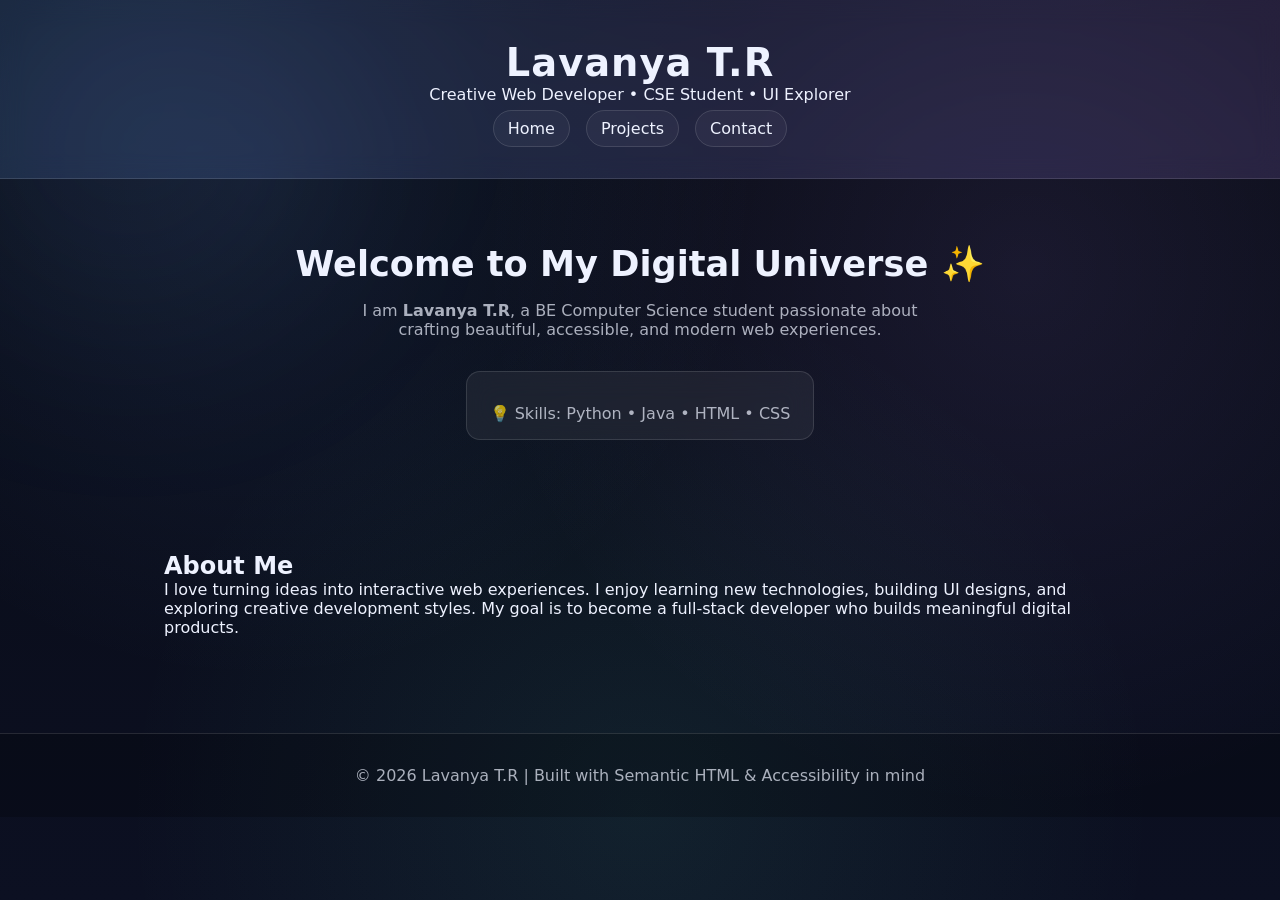
==== index.html @ 2fc47677 "Add files via upload" ====
<!DOCTYPE html>
<html lang="en">
<head>
  <meta charset="UTF-8" />
  <meta name="viewport" content="width=device-width, initial-scale=1.0" />

  <title>Lavanya T.R | Creative Web Developer</title>

  <meta name="description" content="Portfolio of Lavanya T.R - Creative Web Developer and Computer Science Student skilled in Python, Java, HTML, CSS." />
  <meta name="keywords" content="Lavanya TR, web developer, portfolio, python, java, html, css" />
  <meta name="author" content="Lavanya T.R" />

  <link rel="stylesheet" href="style.css" />
</head>

<body>

<a class="skip-link" href="#main">Skip to content</a>

<header class="site-header">
  <h1>Lavanya T.R</h1>
  <p class="tagline">Creative Web Developer • CSE Student • UI Explorer</p>

  <nav aria-label="Main Navigation">
    <ul class="nav-links">
      <li><a href="index.html" aria-current="page">Home</a></li>
      <li><a href="projects.html">Projects</a></li>
      <li><a href="contact.html">Contact</a></li>
    </ul>
  </nav>
</header>

<main id="main">

  <section class="hero" aria-labelledby="intro-heading">
    <h2 id="intro-heading">Welcome to My Digital Universe ✨</h2>
    <p>
      I am <strong>Lavanya T.R</strong>, a BE Computer Science student passionate about
      crafting beautiful, accessible, and modern web experiences.
    </p>

    <div class="hero-card">
      <p>💡 Skills: Python • Java • HTML • CSS</p>
    </div>
  </section>

  <section aria-labelledby="about-heading" class="section">
    <h2 id="about-heading">About Me</h2>
    <p>
      I love turning ideas into interactive web experiences. I enjoy learning new technologies,
      building UI designs, and exploring creative development styles. My goal is to become a
      full-stack developer who builds meaningful digital products.
    </p>
  </section>

</main>

<footer class="site-footer">
  <p>© 2026 Lavanya T.R | Built with Semantic HTML & Accessibility in mind</p>
</footer>

</body>
</html>
---- style.css ----
/* ==========================================
   REALISTIC PROFESSIONAL PORTFOLIO UI
   Lavanya T.R - Industry Level Design
   ========================================== */

:root {
  --bg1: #070a12;
  --bg2: #0c1022;

  --card: rgba(255, 255, 255, 0.06);
  --border: rgba(255, 255, 255, 0.12);

  --text: #eef2ff;
  --muted: rgba(238, 242, 255, 0.7);

  --primary: #6ea8ff;
  --secondary: #b58cff;
  --accent: #5ef0c1;
}

/* RESET */
* {
  margin: 0;
  padding: 0;
  box-sizing: border-box;
}

/* 🌌 REALISTIC BACKGROUND (SOFT DEPTH + LIGHT) */
body {
  font-family: "Segoe UI", system-ui, sans-serif;
  color: var(--text);
  min-height: 100vh;
  overflow-x: hidden;

  background:
    radial-gradient(circle at 20% 20%, rgba(110,168,255,0.10), transparent 40%),
    radial-gradient(circle at 80% 30%, rgba(181,140,255,0.10), transparent 45%),
    radial-gradient(circle at 50% 90%, rgba(94,240,193,0.08), transparent 50%),
    linear-gradient(180deg, var(--bg1), var(--bg2));
}

/* subtle grain texture */
body::before {
  content: "";
  position: fixed;
  inset: 0;
  background-image: url("https://www.transparenttextures.com/patterns/noise.png");
  opacity: 0.04;
  pointer-events: none;
}

/* soft floating light */
body::after {
  content: "";
  position: fixed;
  width: 500px;
  height: 500px;
  background: radial-gradient(circle, rgba(110,168,255,0.18), transparent 60%);
  filter: blur(120px);
  top: -120px;
  left: -120px;
  z-index: -1;
}

/* ACCESSIBILITY SKIP LINK */
.skip-link {
  position: absolute;
  top: -40px;
  left: 10px;
  background: var(--accent);
  color: #000;
  padding: 10px 14px;
  border-radius: 8px;
  font-weight: bold;
}

.skip-link:focus {
  top: 10px;
}

/* HEADER (CLEAN GRADIENT BAR) */
.site-header {
  text-align: center;
  padding: 2.5rem 1rem;

  background: linear-gradient(90deg, rgba(110,168,255,0.15), rgba(181,140,255,0.15));
  backdrop-filter: blur(12px);
  border-bottom: 1px solid var(--border);
}

.site-header h1 {
  font-size: 2.4rem;
  letter-spacing: 1px;
}

/* NAVIGATION (CLEAN PILLS) */
.nav-links {
  list-style: none;
  display: flex;
  justify-content: center;
  gap: 16px;
  margin-top: 15px;
  flex-wrap: wrap;
}

.nav-links a {
  text-decoration: none;
  color: var(--text);
  padding: 8px 14px;
  border-radius: 999px;

  background: rgba(255,255,255,0.04);
  border: 1px solid var(--border);

  transition: 0.25s ease;
}

.nav-links a:hover,
.nav-links a:focus {
  transform: translateY(-2px);
  border-color: var(--primary);
  background: rgba(110,168,255,0.08);
}

/* SECTIONS */
.section {
  max-width: 1000px;
  margin: auto;
  padding: 3rem 1.5rem;
}

/* HERO */
.hero {
  text-align: center;
  padding: 4rem 1rem;
}

.hero h2 {
  font-size: 2.2rem;
  font-weight: 700;
  color: var(--text);
}

.hero p {
  margin-top: 1rem;
  color: var(--muted);
  max-width: 600px;
  margin-left: auto;
  margin-right: auto;
}

/* HERO CARD */
.hero-card {
  margin-top: 2rem;
  display: inline-block;
  padding: 1rem 1.4rem;

  background: var(--card);
  border: 1px solid var(--border);
  border-radius: 14px;

  backdrop-filter: blur(14px);
}

/* PROJECT GRID */
.grid {
  display: grid;
  grid-template-columns: repeat(auto-fit, minmax(260px, 1fr));
  gap: 20px;
}

/* PROJECT CARD (REALISTIC SOFT CARD) */
.card {
  padding: 1.4rem;
  border-radius: 16px;

  background: var(--card);
  border: 1px solid var(--border);

  backdrop-filter: blur(12px);
  transition: 0.3s ease;

  position: relative;
}

/* subtle hover lift */
.card:hover {
  transform: translateY(-6px);
  box-shadow: 0 10px 30px rgba(0,0,0,0.35);
  border-color: rgba(110,168,255,0.4);
}

.card h3 {
  color: var(--primary);
  margin-bottom: 8px;
}

/* META TEXT */
.meta {
  font-size: 0.9rem;
  color: var(--muted);
  margin-top: 10px;
}

/* FORM */
.contact-form {
  max-width: 500px;
  margin: auto;
  padding: 2rem;

  background: var(--card);
  border: 1px solid var(--border);
  border-radius: 18px;

  backdrop-filter: blur(14px);
}

/* INPUTS */
input, textarea {
  padding: 12px;
  border-radius: 10px;
  border: 1px solid var(--border);

  background: rgba(0,0,0,0.25);
  color: var(--text);

  transition: 0.2s;
}

input:focus,
textarea:focus {
  outline: none;
  border-color: var(--primary);
  box-shadow: 0 0 10px rgba(110,168,255,0.3);
}

/* BUTTON */
button {
  padding: 12px;
  border: none;
  border-radius: 12px;

  background: linear-gradient(90deg, var(--primary), var(--secondary));
  color: #000;
  font-weight: bold;

  cursor: pointer;
  transition: 0.25s ease;
}

button:hover {
  transform: scale(1.03);
  box-shadow: 0 10px 25px rgba(110,168,255,0.25);
}

/* FOOTER */
.site-footer {
  text-align: center;
  padding: 2rem;
  margin-top: 3rem;

  color: var(--muted);
  border-top: 1px solid var(--border);
  background: rgba(0,0,0,0.2);
}

/* RESPONSIVE */
@media (max-width: 768px) {
  .hero h2 {
    font-size: 1.7rem;
  }
}
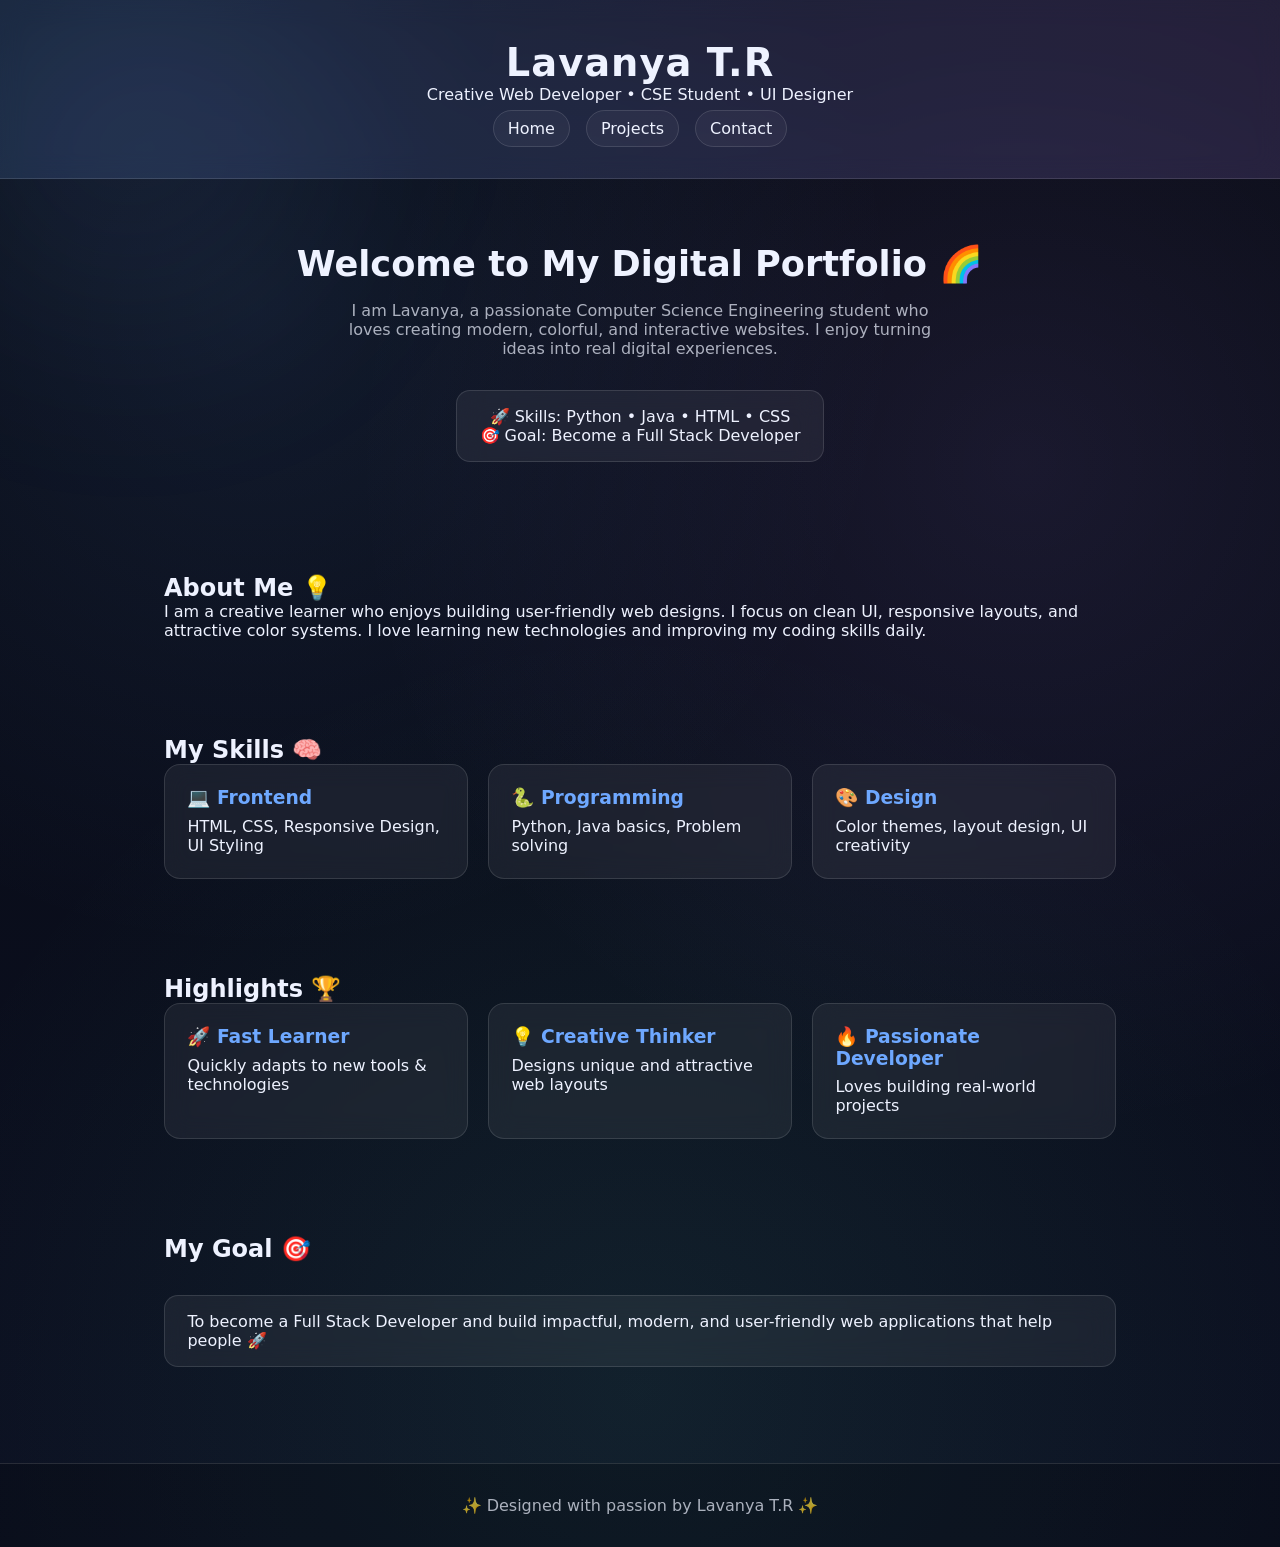
==== commit bb77b071: "Update index.html" ====
--- a/index.html
+++ b/index.html
@@ -1,63 +1,119 @@
 <!DOCTYPE html>
 <html lang="en">
 <head>
-  <meta charset="UTF-8" />
-  <meta name="viewport" content="width=device-width, initial-scale=1.0" />
+  <meta charset="UTF-8">
+  <meta name="viewport" content="width=device-width, initial-scale=1.0">
+  <title>Lavanya T.R | Portfolio</title>
 
-  <title>Lavanya T.R | Creative Web Developer</title>
-
-  <meta name="description" content="Portfolio of Lavanya T.R - Creative Web Developer and Computer Science Student skilled in Python, Java, HTML, CSS." />
-  <meta name="keywords" content="Lavanya TR, web developer, portfolio, python, java, html, css" />
-  <meta name="author" content="Lavanya T.R" />
-
-  <link rel="stylesheet" href="style.css" />
+  <link rel="stylesheet" href="style.css">
 </head>
 
 <body>
 
-<a class="skip-link" href="#main">Skip to content</a>
-
 <header class="site-header">
   <h1>Lavanya T.R</h1>
-  <p class="tagline">Creative Web Developer • CSE Student • UI Explorer</p>
+  <p>Creative Web Developer • CSE Student • UI Designer</p>
 
-  <nav aria-label="Main Navigation">
+  <nav>
     <ul class="nav-links">
-      <li><a href="index.html" aria-current="page">Home</a></li>
+      <li><a href="index.html">Home</a></li>
       <li><a href="projects.html">Projects</a></li>
       <li><a href="contact.html">Contact</a></li>
     </ul>
   </nav>
 </header>
 
-<main id="main">
+<main>
 
-  <section class="hero" aria-labelledby="intro-heading">
-    <h2 id="intro-heading">Welcome to My Digital Universe ✨</h2>
-    <p>
-      I am <strong>Lavanya T.R</strong>, a BE Computer Science student passionate about
-      crafting beautiful, accessible, and modern web experiences.
-    </p>
+<!-- 🌟 HERO SECTION -->
+<section class="hero">
+  <h2>Welcome to My Digital Portfolio 🌈</h2>
 
-    <div class="hero-card">
-      <p>💡 Skills: Python • Java • HTML • CSS</p>
+  <p>
+    I am Lavanya, a passionate Computer Science Engineering student
+    who loves creating modern, colorful, and interactive websites.
+    I enjoy turning ideas into real digital experiences.
+  </p>
+
+  <div class="hero-card">
+    🚀 Skills: Python • Java • HTML • CSS <br>
+    🎯 Goal: Become a Full Stack Developer
+  </div>
+</section>
+
+<!-- 💡 ABOUT SECTION -->
+<section class="section">
+  <h2>About Me 💡</h2>
+  <p>
+    I am a creative learner who enjoys building user-friendly web designs.
+    I focus on clean UI, responsive layouts, and attractive color systems.
+    I love learning new technologies and improving my coding skills daily.
+  </p>
+</section>
+
+<!-- 🧠 SKILLS SECTION -->
+<section class="section">
+  <h2>My Skills 🧠</h2>
+
+  <div class="grid">
+
+    <div class="card">
+      <h3>💻 Frontend</h3>
+      <p>HTML, CSS, Responsive Design, UI Styling</p>
     </div>
-  </section>
 
-  <section aria-labelledby="about-heading" class="section">
-    <h2 id="about-heading">About Me</h2>
-    <p>
-      I love turning ideas into interactive web experiences. I enjoy learning new technologies,
-      building UI designs, and exploring creative development styles. My goal is to become a
-      full-stack developer who builds meaningful digital products.
-    </p>
-  </section>
+    <div class="card">
+      <h3>🐍 Programming</h3>
+      <p>Python, Java basics, Problem solving</p>
+    </div>
+
+    <div class="card">
+      <h3>🎨 Design</h3>
+      <p>Color themes, layout design, UI creativity</p>
+    </div>
+
+  </div>
+</section>
+
+<!-- 🏆 HIGHLIGHTS -->
+<section class="section">
+  <h2>Highlights 🏆</h2>
+
+  <div class="grid">
+
+    <div class="card">
+      <h3>🚀 Fast Learner</h3>
+      <p>Quickly adapts to new tools & technologies</p>
+    </div>
+
+    <div class="card">
+      <h3>💡 Creative Thinker</h3>
+      <p>Designs unique and attractive web layouts</p>
+    </div>
+
+    <div class="card">
+      <h3>🔥 Passionate Developer</h3>
+      <p>Loves building real-world projects</p>
+    </div>
+
+  </div>
+</section>
+
+<!-- 📌 GOAL SECTION -->
+<section class="section">
+  <h2>My Goal 🎯</h2>
+
+  <div class="hero-card">
+    To become a Full Stack Developer and build impactful,
+    modern, and user-friendly web applications that help people 🚀
+  </div>
+</section>
 
 </main>
 
 <footer class="site-footer">
-  <p>© 2026 Lavanya T.R | Built with Semantic HTML & Accessibility in mind</p>
+  <p>✨ Designed with passion by Lavanya T.R ✨</p>
 </footer>
 
 </body>
-</html>+</html>
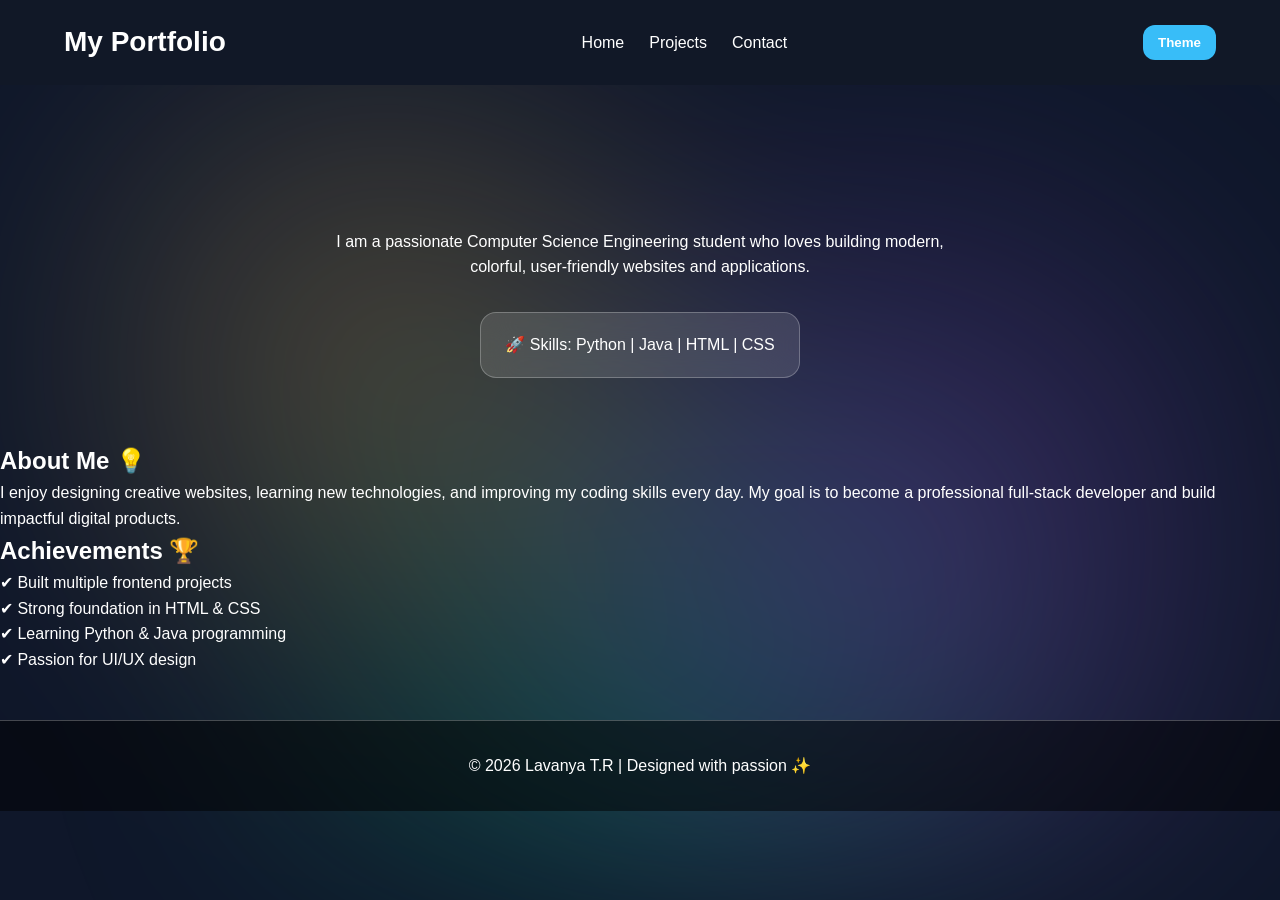
==== commit 5eda35c3: "Updated portfolio design" ====
--- a/index.html
+++ b/index.html
@@ -3,117 +3,72 @@
 <head>
   <meta charset="UTF-8">
   <meta name="viewport" content="width=device-width, initial-scale=1.0">
-  <title>Lavanya T.R | Portfolio</title>
-
+  <title>Lavanya T.R | Creative Developer</title>
   <link rel="stylesheet" href="style.css">
 </head>
 
 <body>
 
-<header class="site-header">
-  <h1>Lavanya T.R</h1>
-  <p>Creative Web Developer • CSE Student • UI Designer</p>
+<header>
+    <div class="container navbar">
 
-  <nav>
-    <ul class="nav-links">
-      <li><a href="index.html">Home</a></li>
-      <li><a href="projects.html">Projects</a></li>
-      <li><a href="contact.html">Contact</a></li>
-    </ul>
-  </nav>
+        <div class="logo">My Portfolio</div>
+
+        <nav>
+            <ul>
+                <li><a href="index.html">Home</a></li>
+
+                <li><a href="projects.html">Projects</a></li>
+
+                <li><a href="contact.html">Contact</a></li>
+            </ul>
+        </nav>
+
+        <button class="theme-toggle">
+            Theme
+        </button>
+
+    </div>
 </header>
 
 <main>
 
-<!-- 🌟 HERO SECTION -->
 <section class="hero">
-  <h2>Welcome to My Digital Portfolio 🌈</h2>
-
+  <h2>Welcome to My Digital World 🌈</h2>
   <p>
-    I am Lavanya, a passionate Computer Science Engineering student
-    who loves creating modern, colorful, and interactive websites.
-    I enjoy turning ideas into real digital experiences.
+    I am a passionate Computer Science Engineering student who loves building
+    modern, colorful, user-friendly websites and applications.
   </p>
 
   <div class="hero-card">
-    🚀 Skills: Python • Java • HTML • CSS <br>
-    🎯 Goal: Become a Full Stack Developer
+    🚀 Skills: Python | Java | HTML | CSS
   </div>
 </section>
 
-<!-- 💡 ABOUT SECTION -->
 <section class="section">
   <h2>About Me 💡</h2>
   <p>
-    I am a creative learner who enjoys building user-friendly web designs.
-    I focus on clean UI, responsive layouts, and attractive color systems.
-    I love learning new technologies and improving my coding skills daily.
+    I enjoy designing creative websites, learning new technologies,
+    and improving my coding skills every day. My goal is to become a
+    professional full-stack developer and build impactful digital products.
   </p>
 </section>
 
-<!-- 🧠 SKILLS SECTION -->
 <section class="section">
-  <h2>My Skills 🧠</h2>
-
-  <div class="grid">
-
-    <div class="card">
-      <h3>💻 Frontend</h3>
-      <p>HTML, CSS, Responsive Design, UI Styling</p>
-    </div>
-
-    <div class="card">
-      <h3>🐍 Programming</h3>
-      <p>Python, Java basics, Problem solving</p>
-    </div>
-
-    <div class="card">
-      <h3>🎨 Design</h3>
-      <p>Color themes, layout design, UI creativity</p>
-    </div>
-
-  </div>
-</section>
-
-<!-- 🏆 HIGHLIGHTS -->
-<section class="section">
-  <h2>Highlights 🏆</h2>
-
-  <div class="grid">
-
-    <div class="card">
-      <h3>🚀 Fast Learner</h3>
-      <p>Quickly adapts to new tools & technologies</p>
-    </div>
-
-    <div class="card">
-      <h3>💡 Creative Thinker</h3>
-      <p>Designs unique and attractive web layouts</p>
-    </div>
-
-    <div class="card">
-      <h3>🔥 Passionate Developer</h3>
-      <p>Loves building real-world projects</p>
-    </div>
-
-  </div>
-</section>
-
-<!-- 📌 GOAL SECTION -->
-<section class="section">
-  <h2>My Goal 🎯</h2>
-
-  <div class="hero-card">
-    To become a Full Stack Developer and build impactful,
-    modern, and user-friendly web applications that help people 🚀
-  </div>
+  <h2>Achievements 🏆</h2>
+  <ul class="list">
+    <li>✔ Built multiple frontend projects</li>
+    <li>✔ Strong foundation in HTML & CSS</li>
+    <li>✔ Learning Python & Java programming</li>
+    <li>✔ Passion for UI/UX design</li>
+  </ul>
 </section>
 
 </main>
 
 <footer class="site-footer">
-  <p>✨ Designed with passion by Lavanya T.R ✨</p>
+  <p>© 2026 Lavanya T.R | Designed with passion ✨</p>
 </footer>
 
 </body>
-</html>
+</html>
--- a/style.css
+++ b/style.css
@@ -1,132 +1,182 @@
 /* ==========================================
-   REALISTIC PROFESSIONAL PORTFOLIO UI
-   Lavanya T.R - Industry Level Design
+   ULTRA COLORFUL PROFESSIONAL PORTFOLIO
+   Lavanya T.R - Premium Creative UI
    ========================================== */
 
+/* =========================
+   ROOT VARIABLES
+========================= */
+
 :root {
-  --bg1: #070a12;
-  --bg2: #0c1022;
-
-  --card: rgba(255, 255, 255, 0.06);
-  --border: rgba(255, 255, 255, 0.12);
-
-  --text: #eef2ff;
-  --muted: rgba(238, 242, 255, 0.7);
-
-  --primary: #6ea8ff;
-  --secondary: #b58cff;
-  --accent: #5ef0c1;
+    --bg-color: #0f172a;
+    --card-color: #1e293b;
+    --text-color: #ffffff;
+    --accent-color: #38bdf8;
+    --secondary-text: #cbd5e1;
+    --transition: 0.4s ease;
+}
+
+.light-mode {
+    --bg-color: #ffffff;
+    --card-color: #f1f5f9;
+    --text-color: #0f172a;
+    --accent-color: #2563eb;
+    --secondary-text: #475569;
 }
 
 /* RESET */
+
 * {
-  margin: 0;
-  padding: 0;
-  box-sizing: border-box;
-}
-
-/* 🌌 REALISTIC BACKGROUND (SOFT DEPTH + LIGHT) */
+    margin: 0;
+    padding: 0;
+    box-sizing: border-box;
+}
+/* 🌈 VERY COLORFUL ANIMATED BACKGROUND */
 body {
-  font-family: "Segoe UI", system-ui, sans-serif;
-  color: var(--text);
-  min-height: 100vh;
-  overflow-x: hidden;
+    font-family: Arial, sans-serif;
+    background: var(--bg-color);
+    color: var(--text-color);
+    transition: var(--transition);
+    line-height: 1.6;
+
 
   background:
-    radial-gradient(circle at 20% 20%, rgba(110,168,255,0.10), transparent 40%),
-    radial-gradient(circle at 80% 30%, rgba(181,140,255,0.10), transparent 45%),
-    radial-gradient(circle at 50% 90%, rgba(94,240,193,0.08), transparent 50%),
-    linear-gradient(180deg, var(--bg1), var(--bg2));
-}
-
-/* subtle grain texture */
+    radial-gradient(circle at 10% 20%, rgba(255, 43, 214, 0.45), transparent 40%),
+    radial-gradient(circle at 90% 10%, rgba(76, 201, 240, 0.45), transparent 45%),
+    radial-gradient(circle at 20% 90%, rgba(0, 245, 160, 0.35), transparent 50%),
+    radial-gradient(circle at 80% 80%, rgba(255, 122, 0, 0.30), transparent 55%),
+    linear-gradient(180deg, var(--dark1), var(--dark2));
+}
+
+/* 🌟 MOVING LIGHT EFFECT */
 body::before {
   content: "";
   position: fixed;
   inset: 0;
-  background-image: url("https://www.transparenttextures.com/patterns/noise.png");
-  opacity: 0.04;
-  pointer-events: none;
-}
-
-/* soft floating light */
-body::after {
-  content: "";
-  position: fixed;
-  width: 500px;
-  height: 500px;
-  background: radial-gradient(circle, rgba(110,168,255,0.18), transparent 60%);
-  filter: blur(120px);
-  top: -120px;
-  left: -120px;
+  background:
+    radial-gradient(circle at 30% 40%, rgba(255, 209, 102, 0.25), transparent 40%),
+    radial-gradient(circle at 70% 60%, rgba(155, 93, 229, 0.30), transparent 45%),
+    radial-gradient(circle at 50% 80%, rgba(0, 245, 160, 0.20), transparent 50%);
+  filter: blur(90px);
+  animation: glowMove 10s infinite alternate ease-in-out;
   z-index: -1;
 }
 
-/* ACCESSIBILITY SKIP LINK */
-.skip-link {
-  position: absolute;
-  top: -40px;
-  left: 10px;
-  background: var(--accent);
-  color: #000;
-  padding: 10px 14px;
-  border-radius: 8px;
-  font-weight: bold;
-}
-
-.skip-link:focus {
-  top: 10px;
-}
-
-/* HEADER (CLEAN GRADIENT BAR) */
-.site-header {
-  text-align: center;
-  padding: 2.5rem 1rem;
-
-  background: linear-gradient(90deg, rgba(110,168,255,0.15), rgba(181,140,255,0.15));
-  backdrop-filter: blur(12px);
-  border-bottom: 1px solid var(--border);
-}
-
-.site-header h1 {
-  font-size: 2.4rem;
-  letter-spacing: 1px;
-}
-
-/* NAVIGATION (CLEAN PILLS) */
+@keyframes glowMove {
+  0% { transform: translate(0,0) scale(1); }
+  100% { transform: translate(60px,-40px) scale(1.2); }
+}
+
+/* HEADER */
+body {
+    background: var(--bg-color);
+    color: var(--text-color);
+    font-family: Arial, sans-serif;
+}
+
+header {
+    background: #111827;
+
+    padding: 20px 0;
+}
+
+.container {
+    width: 90%;
+    margin: auto;
+}
+
+.navbar {
+    display: flex;
+
+    justify-content: space-between;
+
+    align-items: center;
+}
+
+.logo {
+    font-size: 28px;
+    font-weight: bold;
+}
+
+nav ul {
+    display: flex;
+
+    list-style: none;
+
+    gap: 20px;
+}
+
+nav a {
+    color: white;
+
+    text-decoration: none;
+}
+
+.theme-toggle {
+    padding: 10px 15px;
+
+    border: none;
+
+    background: var(--accent-color);
+
+    color: white;
+
+    cursor: pointer;
+}
+.container {
+    width: 90%;
+    max-width: 1200px;
+    margin: auto;
+}
+
+.navbar {
+    display: flex;
+    justify-content: space-between;
+    align-items: center;
+}
+
+nav ul {
+    display: flex;
+    list-style: none;
+    gap: 25px;
+}
+
+nav a {
+    color: white;
+    text-decoration: none;
+    transition: 0.3s;
+}
+
+nav a:hover {
+    color: var(--accent-color);
+}
+
+/* NAV */
 .nav-links {
   list-style: none;
   display: flex;
   justify-content: center;
-  gap: 16px;
+  gap: 18px;
   margin-top: 15px;
   flex-wrap: wrap;
 }
 
 .nav-links a {
   text-decoration: none;
-  color: var(--text);
-  padding: 8px 14px;
+  color: white;
+  padding: 8px 16px;
   border-radius: 999px;
 
-  background: rgba(255,255,255,0.04);
-  border: 1px solid var(--border);
-
-  transition: 0.25s ease;
-}
-
-.nav-links a:hover,
-.nav-links a:focus {
-  transform: translateY(-2px);
-  border-color: var(--primary);
-  background: rgba(110,168,255,0.08);
-}
-
-/* SECTIONS */
-.section {
-  max-width: 1000px;
-  margin: auto;
-  padding: 3rem 1.5rem;
+  background: rgba(255,255,255,0.12);
+  border: 1px solid rgba(255,255,255,0.25);
+
+  transition: 0.3s;
+}
+
+.nav-links a:hover {
+  transform: translateY(-4px) scale(1.05);
+  background: linear-gradient(90deg, var(--pink), var(--blue), var(--yellow));
+  box-shadow: 0 10px 30px rgba(0,0,0,0.4);
 }
 
 /* HERO */
@@ -136,70 +186,83 @@
 }
 
 .hero h2 {
-  font-size: 2.2rem;
-  font-weight: 700;
-  color: var(--text);
+  font-size: 2.5rem;
+  background: linear-gradient(90deg, var(--pink), var(--yellow), var(--blue), var(--green));
+  -webkit-background-clip: text;
+  -webkit-text-fill-color: transparent;
 }
 
 .hero p {
   margin-top: 1rem;
   color: var(--muted);
-  max-width: 600px;
+  max-width: 650px;
   margin-left: auto;
   margin-right: auto;
 }
 
-/* HERO CARD */
+/* GLASS CARD */
 .hero-card {
   margin-top: 2rem;
   display: inline-block;
-  padding: 1rem 1.4rem;
-
-  background: var(--card);
-  border: 1px solid var(--border);
-  border-radius: 14px;
-
-  backdrop-filter: blur(14px);
-}
-
-/* PROJECT GRID */
+  padding: 1.2rem 1.5rem;
+
+  background: rgba(255,255,255,0.12);
+  border: 1px solid rgba(255,255,255,0.25);
+  border-radius: 16px;
+
+  backdrop-filter: blur(18px);
+}
+
+/* GRID */
 .grid {
   display: grid;
   grid-template-columns: repeat(auto-fit, minmax(260px, 1fr));
-  gap: 20px;
-}
-
-/* PROJECT CARD (REALISTIC SOFT CARD) */
+  gap: 22px;
+  padding: 2rem;
+}
+
+/* CARDS */
 .card {
-  padding: 1.4rem;
-  border-radius: 16px;
-
-  background: var(--card);
-  border: 1px solid var(--border);
-
-  backdrop-filter: blur(12px);
-  transition: 0.3s ease;
-
+  padding: 1.5rem;
+  border-radius: 18px;
+
+  background: rgba(255,255,255,0.12);
+  border: 1px solid rgba(255,255,255,0.25);
+
+  backdrop-filter: blur(16px);
+  transition: 0.4s;
   position: relative;
-}
-
-/* subtle hover lift */
+  overflow: hidden;
+}
+
+/* colorful glow overlay */
+.card::before {
+  content: "";
+  position: absolute;
+  inset: 0;
+  background: linear-gradient(120deg,
+    var(--pink),
+    var(--blue),
+    var(--green),
+    var(--yellow),
+    var(--orange));
+  opacity: 0;
+  transition: 0.4s;
+}
+
+.card:hover::before {
+  opacity: 0.25;
+}
+
 .card:hover {
-  transform: translateY(-6px);
-  box-shadow: 0 10px 30px rgba(0,0,0,0.35);
-  border-color: rgba(110,168,255,0.4);
-}
-
+  transform: translateY(-10px) scale(1.03);
+  box-shadow: 0 25px 60px rgba(0,0,0,0.6);
+}
+
+/* TITLES */
 .card h3 {
-  color: var(--primary);
+  color: var(--yellow);
   margin-bottom: 8px;
-}
-
-/* META TEXT */
-.meta {
-  font-size: 0.9rem;
-  color: var(--muted);
-  margin-top: 10px;
 }
 
 /* FORM */
@@ -208,30 +271,26 @@
   margin: auto;
   padding: 2rem;
 
-  background: var(--card);
-  border: 1px solid var(--border);
-  border-radius: 18px;
-
-  backdrop-filter: blur(14px);
+  background: rgba(255,255,255,0.12);
+  border-radius: 20px;
+  border: 1px solid rgba(255,255,255,0.25);
+
+  backdrop-filter: blur(18px);
 }
 
 /* INPUTS */
 input, textarea {
   padding: 12px;
   border-radius: 10px;
-  border: 1px solid var(--border);
-
-  background: rgba(0,0,0,0.25);
-  color: var(--text);
-
-  transition: 0.2s;
-}
-
-input:focus,
-textarea:focus {
+  border: none;
+
+  background: rgba(0,0,0,0.35);
+  color: white;
+}
+
+input:focus, textarea:focus {
   outline: none;
-  border-color: var(--primary);
-  box-shadow: 0 0 10px rgba(110,168,255,0.3);
+  box-shadow: 0 0 15px var(--blue);
 }
 
 /* BUTTON */
@@ -240,17 +299,18 @@
   border: none;
   border-radius: 12px;
 
-  background: linear-gradient(90deg, var(--primary), var(--secondary));
-  color: #000;
   font-weight: bold;
-
   cursor: pointer;
-  transition: 0.25s ease;
+
+  background: linear-gradient(90deg, var(--pink), var(--yellow), var(--blue), var(--green));
+  color: black;
+
+  transition: 0.3s;
 }
 
 button:hover {
-  transform: scale(1.03);
-  box-shadow: 0 10px 25px rgba(110,168,255,0.25);
+  transform: scale(1.08);
+  box-shadow: 0 0 30px rgba(255,255,255,0.3);
 }
 
 /* FOOTER */
@@ -259,14 +319,42 @@
   padding: 2rem;
   margin-top: 3rem;
 
+  background: rgba(0,0,0,0.5);
+  border-top: 1px solid rgba(255,255,255,0.25);
   color: var(--muted);
-  border-top: 1px solid var(--border);
-  background: rgba(0,0,0,0.2);
-}
-
-/* RESPONSIVE */
+}
+.projects-grid {
+    display: grid;
+
+    grid-template-columns:
+    repeat(auto-fit, minmax(300px, 1fr));
+
+    gap: 30px;
+
+    margin-top: 40px;
+}
+
+.project-card {
+    background: var(--card-color);
+    padding: 30px;
+    border-radius: 16px;
+    transition: 0.4s;
+}
+
+.project-card:hover {
+    transform: translateY(-10px);
+}
 @media (max-width: 768px) {
-  .hero h2 {
-    font-size: 1.7rem;
-  }
+
+    .navbar {
+        flex-direction: column;
+
+        gap: 20px;
+    }
+
+    nav ul {
+        flex-direction: column;
+
+        align-items: center;
+    }
 }
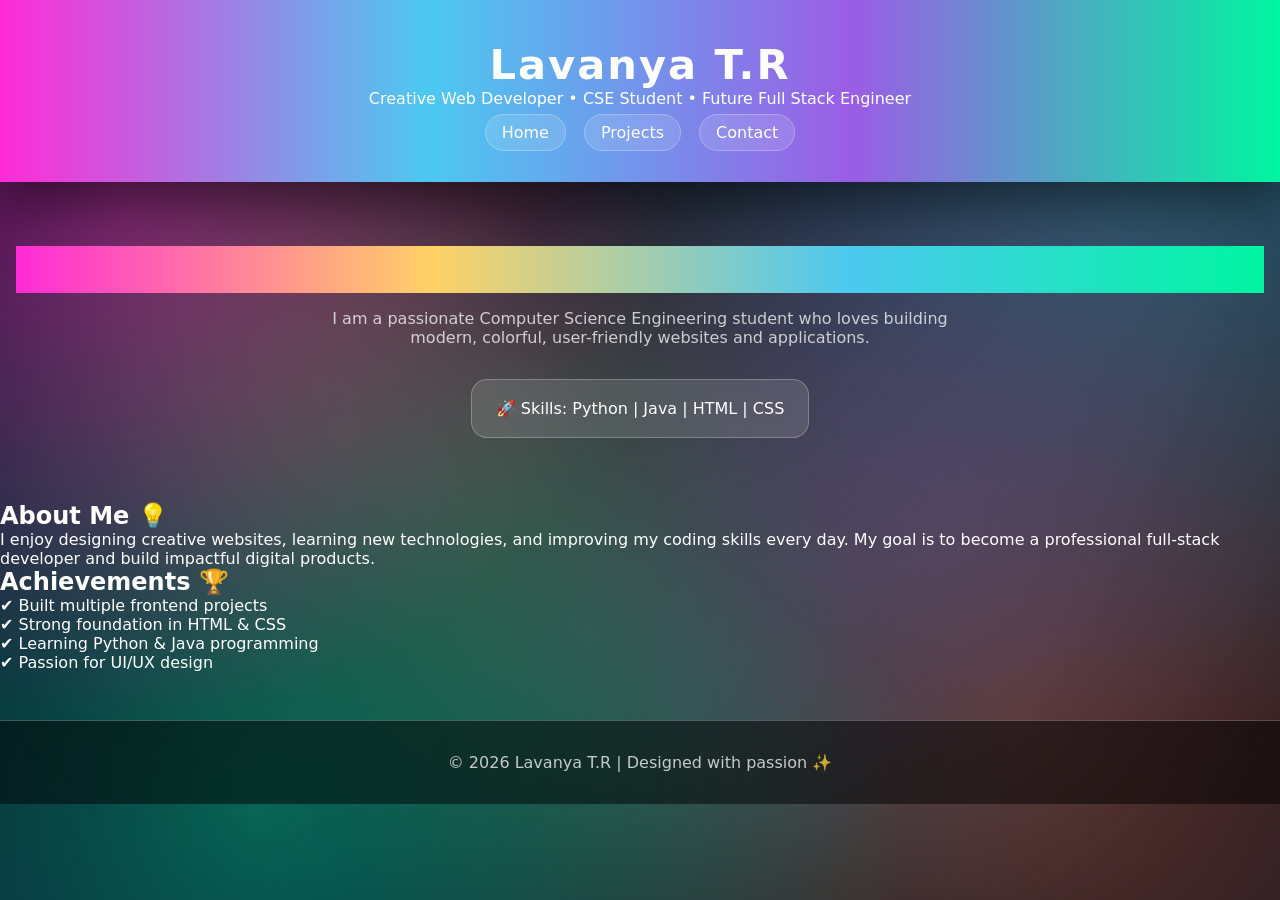
==== commit 7571d394: "Updated old portfolio" ====
--- a/index.html
+++ b/index.html
@@ -9,26 +9,17 @@
 
 <body>
 
-<header>
-    <div class="container navbar">
+<header class="site-header">
+  <h1>Lavanya T.R</h1>
+  <p>Creative Web Developer • CSE Student • Future Full Stack Engineer</p>
 
-        <div class="logo">My Portfolio</div>
-
-        <nav>
-            <ul>
-                <li><a href="index.html">Home</a></li>
-
-                <li><a href="projects.html">Projects</a></li>
-
-                <li><a href="contact.html">Contact</a></li>
-            </ul>
-        </nav>
-
-        <button class="theme-toggle">
-            Theme
-        </button>
-
-    </div>
+  <nav>
+    <ul class="nav-links">
+      <li><a href="index.html">Home</a></li>
+      <li><a href="projects.html">Projects</a></li>
+      <li><a href="contact.html">Contact</a></li>
+    </ul>
+  </nav>
 </header>
 
 <main>
--- a/style.css
+++ b/style.css
@@ -3,42 +3,34 @@
    Lavanya T.R - Premium Creative UI
    ========================================== */
 
-/* =========================
-   ROOT VARIABLES
-========================= */
-
 :root {
-    --bg-color: #0f172a;
-    --card-color: #1e293b;
-    --text-color: #ffffff;
-    --accent-color: #38bdf8;
-    --secondary-text: #cbd5e1;
-    --transition: 0.4s ease;
-}
-
-.light-mode {
-    --bg-color: #ffffff;
-    --card-color: #f1f5f9;
-    --text-color: #0f172a;
-    --accent-color: #2563eb;
-    --secondary-text: #475569;
+  --dark1: #050816;
+  --dark2: #0b0f2a;
+
+  --pink: #ff2bd6;
+  --blue: #4cc9f0;
+  --purple: #9b5de5;
+  --green: #00f5a0;
+  --yellow: #ffd166;
+  --orange: #ff7a00;
+
+  --text: #ffffff;
+  --muted: rgba(255,255,255,0.75);
 }
 
 /* RESET */
-
 * {
-    margin: 0;
-    padding: 0;
-    box-sizing: border-box;
-}
+  margin: 0;
+  padding: 0;
+  box-sizing: border-box;
+}
+
 /* 🌈 VERY COLORFUL ANIMATED BACKGROUND */
 body {
-    font-family: Arial, sans-serif;
-    background: var(--bg-color);
-    color: var(--text-color);
-    transition: var(--transition);
-    line-height: 1.6;
-
+  font-family: "Segoe UI", system-ui, sans-serif;
+  color: var(--text);
+  min-height: 100vh;
+  overflow-x: hidden;
 
   background:
     radial-gradient(circle at 10% 20%, rgba(255, 43, 214, 0.45), transparent 40%),
@@ -68,87 +60,22 @@
 }
 
 /* HEADER */
-body {
-    background: var(--bg-color);
-    color: var(--text-color);
-    font-family: Arial, sans-serif;
-}
-
-header {
-    background: #111827;
-
-    padding: 20px 0;
-}
-
-.container {
-    width: 90%;
-    margin: auto;
-}
-
-.navbar {
-    display: flex;
-
-    justify-content: space-between;
-
-    align-items: center;
-}
-
-.logo {
-    font-size: 28px;
-    font-weight: bold;
-}
-
-nav ul {
-    display: flex;
-
-    list-style: none;
-
-    gap: 20px;
-}
-
-nav a {
-    color: white;
-
-    text-decoration: none;
-}
-
-.theme-toggle {
-    padding: 10px 15px;
-
-    border: none;
-
-    background: var(--accent-color);
-
-    color: white;
-
-    cursor: pointer;
-}
-.container {
-    width: 90%;
-    max-width: 1200px;
-    margin: auto;
-}
-
-.navbar {
-    display: flex;
-    justify-content: space-between;
-    align-items: center;
-}
-
-nav ul {
-    display: flex;
-    list-style: none;
-    gap: 25px;
-}
-
-nav a {
-    color: white;
-    text-decoration: none;
-    transition: 0.3s;
-}
-
-nav a:hover {
-    color: var(--accent-color);
+.site-header {
+  text-align: center;
+  padding: 2.5rem 1rem;
+
+  background: linear-gradient(90deg,
+    var(--pink),
+    var(--blue),
+    var(--purple),
+    var(--green));
+
+  box-shadow: 0 20px 50px rgba(0,0,0,0.5);
+}
+
+.site-header h1 {
+  font-size: 2.6rem;
+  letter-spacing: 2px;
 }
 
 /* NAV */
@@ -188,8 +115,7 @@
 .hero h2 {
   font-size: 2.5rem;
   background: linear-gradient(90deg, var(--pink), var(--yellow), var(--blue), var(--green));
-  -webkit-background-clip: text;
-  -webkit-text-fill-color: transparent;
+    -webkit-text-fill-color: transparent;
 }
 
 .hero p {
@@ -322,39 +248,4 @@
   background: rgba(0,0,0,0.5);
   border-top: 1px solid rgba(255,255,255,0.25);
   color: var(--muted);
-}
-.projects-grid {
-    display: grid;
-
-    grid-template-columns:
-    repeat(auto-fit, minmax(300px, 1fr));
-
-    gap: 30px;
-
-    margin-top: 40px;
-}
-
-.project-card {
-    background: var(--card-color);
-    padding: 30px;
-    border-radius: 16px;
-    transition: 0.4s;
-}
-
-.project-card:hover {
-    transform: translateY(-10px);
-}
-@media (max-width: 768px) {
-
-    .navbar {
-        flex-direction: column;
-
-        gap: 20px;
-    }
-
-    nav ul {
-        flex-direction: column;
-
-        align-items: center;
-    }
 }
